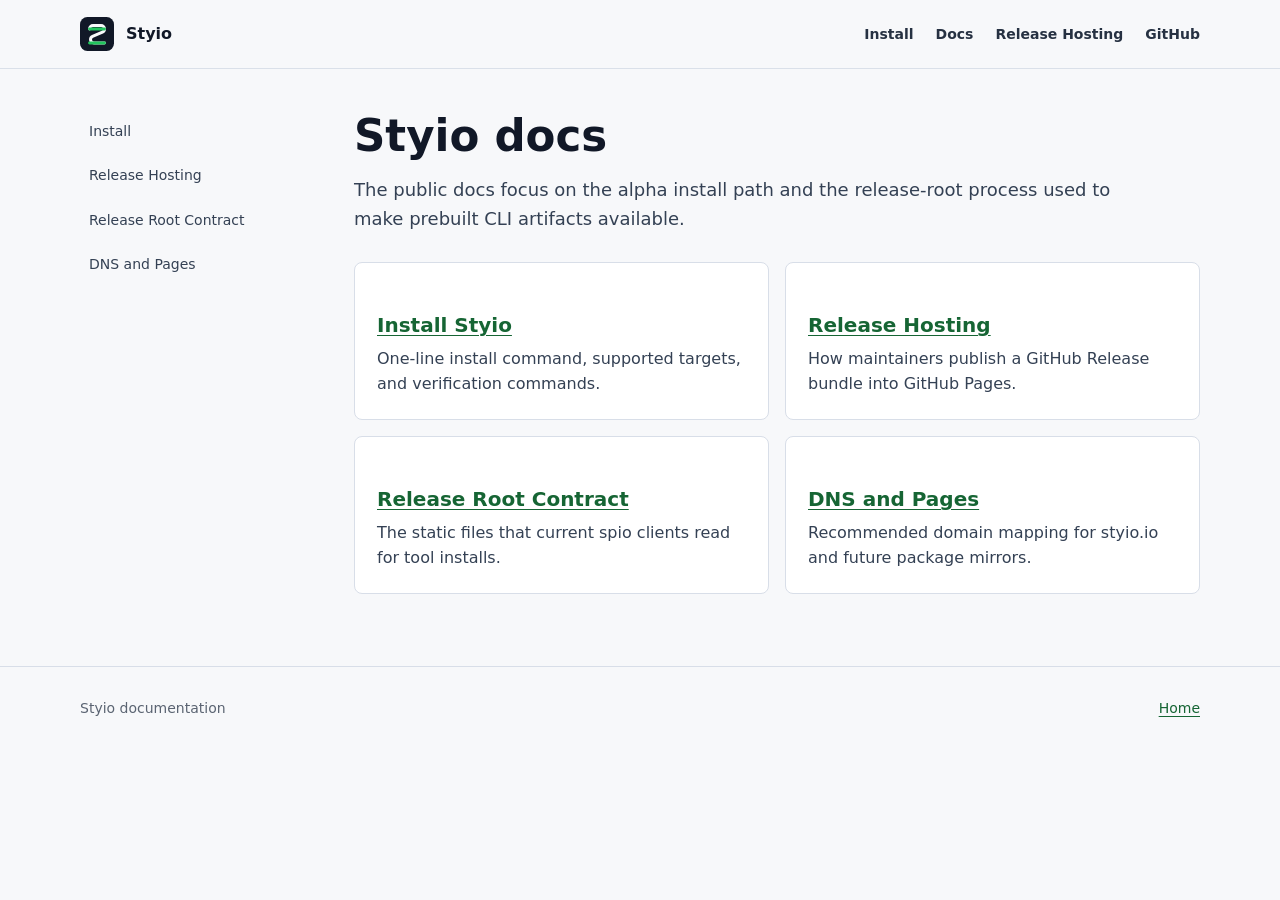
==== docs/index.html @ f3ec26d9 "feat: add Styio release site" ====
<!doctype html>
<html lang="en">
  <head>
    <meta charset="utf-8">
    <meta name="viewport" content="width=device-width, initial-scale=1">
    <title>Docs - Styio</title>
    <meta name="description" content="Styio install, release hosting, and operator documentation.">
    <link rel="icon" href="/assets/styio-mark.svg" type="image/svg+xml">
    <link rel="stylesheet" href="/styles.css">
  </head>
  <body>
    <header class="site-header">
      <div class="header-inner">
        <a class="brand" href="/">
          <img src="/assets/styio-mark.svg" alt="">
          <span>Styio</span>
        </a>
        <nav class="nav" aria-label="Primary navigation">
          <a href="/docs/install.html">Install</a>
          <a href="/docs/">Docs</a>
          <a href="/docs/release-hosting.html">Release Hosting</a>
          <a href="https://github.com/eBioRing/styio.io">GitHub</a>
        </nav>
      </div>
    </header>
    <main class="wrap doc-layout">
      <nav class="side-nav" aria-label="Documentation navigation">
        <a href="/docs/install.html">Install</a>
        <a href="/docs/release-hosting.html">Release Hosting</a>
        <a href="/docs/release-root-contract.html">Release Root Contract</a>
        <a href="/docs/dns-and-pages.html">DNS and Pages</a>
      </nav>
      <article class="doc">
        <h1>Styio docs</h1>
        <p class="doc-lede">
          The public docs focus on the alpha install path and the release-root
          process used to make prebuilt CLI artifacts available.
        </p>
        <div class="grid-2">
          <section class="card">
            <h3><a href="/docs/install.html">Install Styio</a></h3>
            <p>One-line install command, supported targets, and verification commands.</p>
          </section>
          <section class="card">
            <h3><a href="/docs/release-hosting.html">Release Hosting</a></h3>
            <p>How maintainers publish a GitHub Release bundle into GitHub Pages.</p>
          </section>
          <section class="card">
            <h3><a href="/docs/release-root-contract.html">Release Root Contract</a></h3>
            <p>The static files that current spio clients read for tool installs.</p>
          </section>
          <section class="card">
            <h3><a href="/docs/dns-and-pages.html">DNS and Pages</a></h3>
            <p>Recommended domain mapping for styio.io and future package mirrors.</p>
          </section>
        </div>
      </article>
    </main>
    <footer class="site-footer">
      <div class="wrap footer-inner">
        <span>Styio documentation</span>
        <span><a href="/">Home</a></span>
      </div>
    </footer>
  </body>
</html>
---- styles.css ----
:root {
  color-scheme: light;
  --bg: #f7f8fa;
  --surface: #ffffff;
  --ink: #111827;
  --muted: #5b6472;
  --line: #d8dee8;
  --line-strong: #b9c3d3;
  --accent: #166534;
  --accent-strong: #14532d;
  --accent-soft: #dcfce7;
  --code-bg: #101827;
  --code-ink: #e5edf7;
  --radius: 8px;
  --shadow: 0 18px 50px rgba(17, 24, 39, 0.08);
  font-family: Inter, ui-sans-serif, system-ui, -apple-system, BlinkMacSystemFont, "Segoe UI", sans-serif;
}

* {
  box-sizing: border-box;
}

html {
  scroll-behavior: smooth;
}

body {
  margin: 0;
  background: var(--bg);
  color: var(--ink);
  font-size: 16px;
  line-height: 1.6;
}

a {
  color: var(--accent);
  text-decoration-thickness: 1px;
  text-underline-offset: 3px;
}

img {
  max-width: 100%;
}

.site-header {
  position: sticky;
  top: 0;
  z-index: 10;
  border-bottom: 1px solid rgba(216, 222, 232, 0.9);
  background: rgba(247, 248, 250, 0.92);
  backdrop-filter: blur(18px);
}

.header-inner,
.wrap {
  width: min(1120px, calc(100% - 40px));
  margin: 0 auto;
}

.header-inner {
  min-height: 68px;
  display: flex;
  align-items: center;
  justify-content: space-between;
  gap: 24px;
}

.brand {
  display: inline-flex;
  align-items: center;
  gap: 12px;
  color: var(--ink);
  font-weight: 760;
  letter-spacing: 0;
  text-decoration: none;
}

.brand img {
  width: 34px;
  height: 34px;
  display: block;
}

.nav {
  display: flex;
  align-items: center;
  gap: 22px;
  font-size: 14px;
  font-weight: 650;
}

.nav a {
  color: #263142;
  text-decoration: none;
}

.nav a:hover {
  color: var(--accent);
}

.hero {
  padding: 86px 0 64px;
}

.hero-grid {
  display: grid;
  grid-template-columns: minmax(0, 1fr) minmax(360px, 0.78fr);
  gap: 54px;
  align-items: center;
}

.hero h1 {
  max-width: 760px;
  margin: 0;
  font-size: clamp(42px, 6vw, 74px);
  line-height: 0.96;
  letter-spacing: 0;
}

.hero p {
  max-width: 680px;
  margin: 24px 0 0;
  color: var(--muted);
  font-size: 19px;
}

.actions {
  display: flex;
  align-items: center;
  gap: 12px;
  flex-wrap: wrap;
  margin-top: 30px;
}

.button {
  display: inline-flex;
  min-height: 44px;
  align-items: center;
  justify-content: center;
  gap: 8px;
  border: 1px solid var(--line-strong);
  border-radius: var(--radius);
  padding: 10px 16px;
  color: #111827;
  background: var(--surface);
  font-weight: 720;
  font-size: 14px;
  text-decoration: none;
}

.button.primary {
  border-color: var(--accent-strong);
  background: var(--accent-strong);
  color: #ffffff;
}

.button:hover {
  transform: translateY(-1px);
}

.terminal {
  border: 1px solid #1f2937;
  border-radius: 8px;
  background: var(--code-bg);
  box-shadow: var(--shadow);
  overflow: hidden;
}

.terminal-bar {
  display: flex;
  align-items: center;
  gap: 8px;
  min-height: 38px;
  padding: 0 14px;
  border-bottom: 1px solid rgba(255, 255, 255, 0.08);
  color: #aeb8c7;
  font-size: 12px;
}

.dot {
  width: 10px;
  height: 10px;
  border-radius: 50%;
  background: #ef4444;
}

.dot:nth-child(2) {
  background: #f59e0b;
}

.dot:nth-child(3) {
  background: #22c55e;
}

pre {
  margin: 0;
  padding: 22px;
  overflow-x: auto;
  border-radius: var(--radius);
  background: var(--code-bg);
  color: var(--code-ink);
  font-size: 13px;
  line-height: 1.55;
  white-space: pre-wrap;
  word-break: break-word;
}

.terminal pre {
  border-radius: 0;
  background: transparent;
}

code {
  font-family: "SFMono-Regular", Consolas, "Liberation Mono", monospace;
}

.section {
  padding: 64px 0;
  border-top: 1px solid var(--line);
}

.section.tight {
  padding-top: 34px;
}

.section h2,
.doc h1 {
  margin: 0 0 16px;
  font-size: clamp(30px, 3.4vw, 44px);
  line-height: 1.08;
  letter-spacing: 0;
}

.section-lede,
.doc-lede {
  max-width: 760px;
  margin: 0 0 28px;
  color: var(--muted);
  font-size: 18px;
}

.grid-3,
.grid-2 {
  display: grid;
  gap: 16px;
}

.grid-3 {
  grid-template-columns: repeat(3, minmax(0, 1fr));
}

.grid-2 {
  grid-template-columns: repeat(2, minmax(0, 1fr));
}

.card {
  border: 1px solid var(--line);
  border-radius: var(--radius);
  background: var(--surface);
  padding: 22px;
}

.card h3 {
  margin: 0 0 8px;
  font-size: 18px;
  line-height: 1.25;
}

.card p {
  margin: 0;
  color: var(--muted);
}

.status-list {
  display: grid;
  gap: 10px;
  margin: 18px 0 0;
  padding: 0;
  list-style: none;
}

.status-list li {
  display: flex;
  align-items: flex-start;
  gap: 10px;
  color: #344154;
}

.check {
  flex: 0 0 auto;
  width: 26px;
  height: 20px;
  border-radius: 999px;
  background: var(--accent-soft);
  color: var(--accent);
  display: inline-grid;
  place-items: center;
  font-size: 10px;
  font-weight: 800;
}

.pipeline {
  display: grid;
  grid-template-columns: repeat(4, minmax(0, 1fr));
  gap: 12px;
  margin-top: 24px;
}

.step {
  position: relative;
  border: 1px solid var(--line);
  border-radius: var(--radius);
  background: var(--surface);
  padding: 18px;
}

.step small {
  color: var(--accent);
  font-weight: 780;
}

.step strong {
  display: block;
  margin-top: 8px;
}

.step span {
  display: block;
  margin-top: 8px;
  color: var(--muted);
  font-size: 14px;
}

.doc-layout {
  display: grid;
  grid-template-columns: 230px minmax(0, 1fr);
  gap: 44px;
  padding: 44px 0 72px;
}

.side-nav {
  position: sticky;
  top: 94px;
  align-self: start;
  display: grid;
  gap: 8px;
  font-size: 14px;
}

.side-nav a {
  border-radius: 6px;
  padding: 7px 9px;
  color: #344154;
  text-decoration: none;
}

.side-nav a:hover {
  background: #edf1f7;
  color: var(--accent);
}

.doc {
  max-width: 860px;
}

.doc h2 {
  margin: 42px 0 12px;
  font-size: 28px;
  line-height: 1.2;
}

.doc h3 {
  margin: 28px 0 8px;
  font-size: 20px;
}

.doc p,
.doc li {
  color: #344154;
}

.doc table {
  width: 100%;
  border-collapse: collapse;
  margin: 20px 0;
  font-size: 14px;
}

.doc th,
.doc td {
  border: 1px solid var(--line);
  padding: 10px 12px;
  text-align: left;
  vertical-align: top;
}

.doc th {
  background: #edf1f7;
  color: #263142;
}

.notice {
  border-left: 4px solid var(--accent);
  background: #effdf4;
  padding: 14px 16px;
  color: #244232;
}

.site-footer {
  border-top: 1px solid var(--line);
  padding: 30px 0;
  color: var(--muted);
  font-size: 14px;
}

.footer-inner {
  display: flex;
  align-items: center;
  justify-content: space-between;
  gap: 16px;
}

@media (max-width: 860px) {
  .header-inner,
  .wrap {
    width: min(100% - 28px, 1120px);
  }

  .header-inner {
    min-height: auto;
    padding: 14px 0;
    align-items: flex-start;
    flex-direction: column;
  }

  .nav {
    flex-wrap: wrap;
    gap: 12px 18px;
  }

  .hero {
    padding: 54px 0 42px;
  }

  .hero-grid,
  .grid-3,
  .grid-2,
  .pipeline,
  .doc-layout {
    grid-template-columns: 1fr;
  }

  .doc-layout {
    gap: 22px;
  }

  .side-nav {
    position: static;
    display: flex;
    flex-wrap: wrap;
  }

  .footer-inner {
    align-items: flex-start;
    flex-direction: column;
  }
}
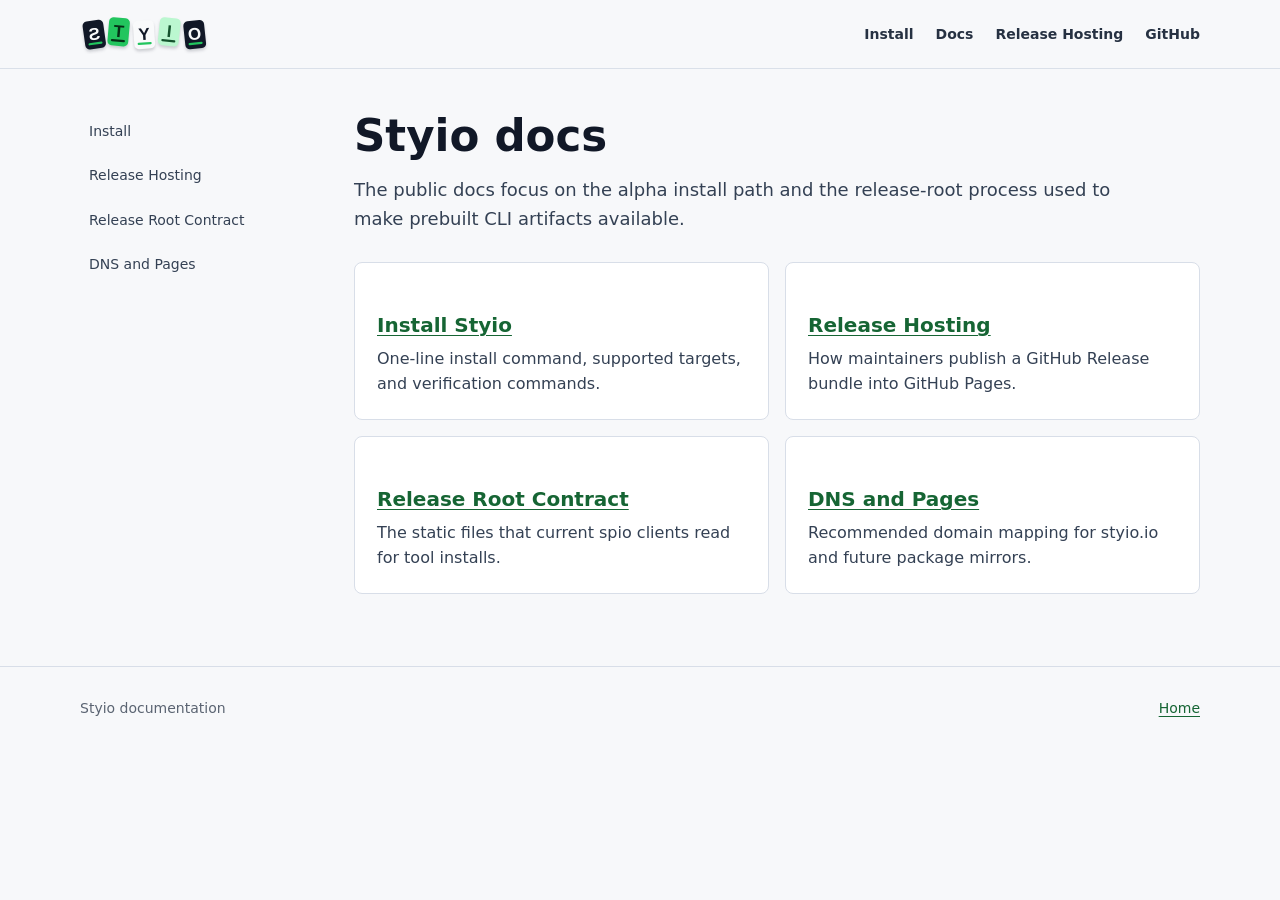
==== commit 5b17c26f: "feat: refresh logo and hero code block" ====
--- a/docs/index.html
+++ b/docs/index.html
@@ -12,8 +12,7 @@
     <header class="site-header">
       <div class="header-inner">
         <a class="brand" href="/">
-          <img src="/assets/styio-mark.svg" alt="">
-          <span>Styio</span>
+          <img src="/assets/styio-logo.svg" alt="Styio">
         </a>
         <nav class="nav" aria-label="Primary navigation">
           <a href="/docs/install.html">Install</a>
@@ -62,5 +61,6 @@
         <span><a href="/">Home</a></span>
       </div>
     </footer>
+    <script src="/assets/copy-code.js" defer></script>
   </body>
 </html>
--- a/styles.css
+++ b/styles.css
@@ -68,7 +68,6 @@
 .brand {
   display: inline-flex;
   align-items: center;
-  gap: 12px;
   color: var(--ink);
   font-weight: 760;
   letter-spacing: 0;
@@ -76,8 +75,8 @@
 }
 
 .brand img {
-  width: 34px;
-  height: 34px;
+  width: 134px;
+  height: auto;
   display: block;
 }
 
@@ -158,43 +157,10 @@
   transform: translateY(-1px);
 }
 
-.terminal {
-  border: 1px solid #1f2937;
-  border-radius: 8px;
-  background: var(--code-bg);
-  box-shadow: var(--shadow);
-  overflow: hidden;
-}
-
-.terminal-bar {
-  display: flex;
-  align-items: center;
-  gap: 8px;
-  min-height: 38px;
-  padding: 0 14px;
-  border-bottom: 1px solid rgba(255, 255, 255, 0.08);
-  color: #aeb8c7;
-  font-size: 12px;
-}
-
-.dot {
-  width: 10px;
-  height: 10px;
-  border-radius: 50%;
-  background: #ef4444;
-}
-
-.dot:nth-child(2) {
-  background: #f59e0b;
-}
-
-.dot:nth-child(3) {
-  background: #22c55e;
-}
-
 pre {
+  position: relative;
   margin: 0;
-  padding: 22px;
+  padding: 22px 68px 22px 22px;
   overflow-x: auto;
   border-radius: var(--radius);
   background: var(--code-bg);
@@ -205,13 +171,65 @@
   word-break: break-word;
 }
 
-.terminal pre {
-  border-radius: 0;
-  background: transparent;
+.hero-code {
+  box-shadow: var(--shadow);
 }
 
 code {
   font-family: "SFMono-Regular", Consolas, "Liberation Mono", monospace;
+}
+
+.visually-hidden {
+  position: absolute;
+  width: 1px;
+  height: 1px;
+  padding: 0;
+  margin: -1px;
+  overflow: hidden;
+  clip: rect(0, 0, 0, 0);
+  white-space: nowrap;
+  border: 0;
+}
+
+.code-copy-button {
+  position: absolute;
+  top: 10px;
+  right: 10px;
+  z-index: 1;
+  display: inline-grid;
+  width: 34px;
+  height: 34px;
+  place-items: center;
+  border: 1px solid rgba(229, 237, 247, 0.22);
+  border-radius: 7px;
+  background: rgba(255, 255, 255, 0.07);
+  color: #e5edf7;
+  cursor: pointer;
+}
+
+.code-copy-button:hover {
+  background: rgba(255, 255, 255, 0.13);
+}
+
+.code-copy-button:focus-visible {
+  outline: 2px solid #86efac;
+  outline-offset: 2px;
+}
+
+.code-copy-button[data-copy-state="copied"] {
+  border-color: rgba(134, 239, 172, 0.7);
+  background: rgba(22, 101, 52, 0.72);
+  color: #ffffff;
+}
+
+.code-copy-button svg {
+  width: 17px;
+  height: 17px;
+  fill: none;
+  stroke: currentColor;
+  stroke-width: 2;
+  stroke-linecap: round;
+  stroke-linejoin: round;
 }
 
 .section {
@@ -465,3 +483,9 @@
     flex-direction: column;
   }
 }
+
+@media (max-width: 520px) {
+  pre.copyable-code {
+    padding: 54px 22px 22px;
+  }
+}
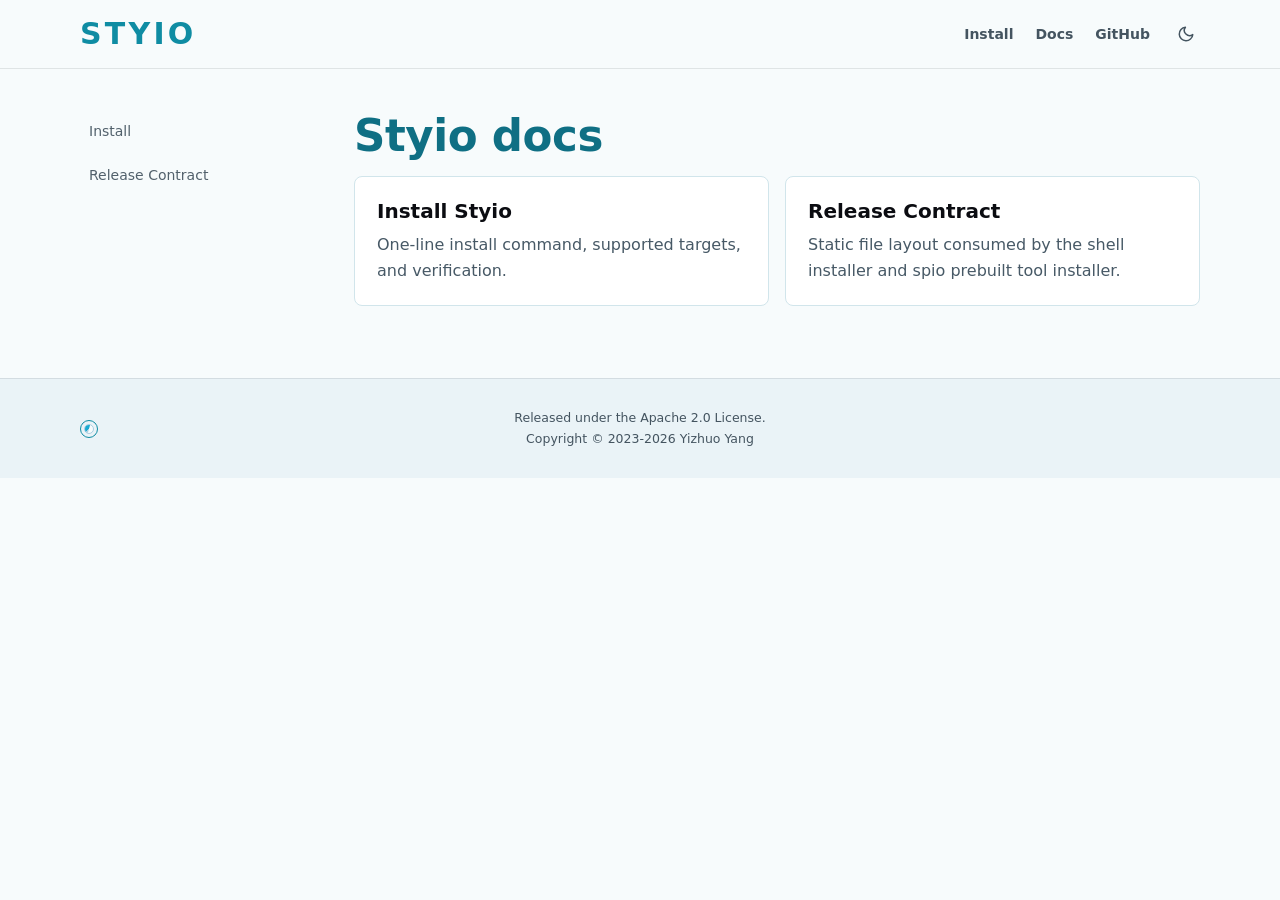
==== commit 4a83bf88: "Polish Styio site theme and footer" ====
--- a/docs/index.html
+++ b/docs/index.html
@@ -7,6 +7,7 @@
     <meta name="description" content="Styio install, release hosting, and operator documentation.">
     <link rel="icon" href="/assets/styio-mark.svg" type="image/svg+xml">
     <link rel="stylesheet" href="/styles.css">
+    <script>(function(){var a=['cool','cool-dark'];var t=localStorage.getItem('styio-theme');if(a.indexOf(t)<0)t=(window.matchMedia&&window.matchMedia('(prefers-color-scheme: light)').matches)?'cool':'cool-dark';document.documentElement.setAttribute('data-theme',t);}());</script>
   </head>
   <body>
     <header class="site-header">
@@ -17,50 +18,36 @@
         <nav class="nav" aria-label="Primary navigation">
           <a href="/docs/install.html">Install</a>
           <a href="/docs/">Docs</a>
-          <a href="/docs/release-hosting.html">Release Hosting</a>
           <a href="https://github.com/eBioRing/styio.io">GitHub</a>
+          <button class="theme-toggle" id="theme-toggle" type="button" aria-label="Toggle color scheme">
+            <svg class="icon-sun" viewBox="0 0 24 24" aria-hidden="true" focusable="false"><circle cx="12" cy="12" r="4"></circle><line x1="12" y1="2" x2="12" y2="4"></line><line x1="12" y1="20" x2="12" y2="22"></line><line x1="4.22" y1="4.22" x2="5.64" y2="5.64"></line><line x1="18.36" y1="18.36" x2="19.78" y2="19.78"></line><line x1="2" y1="12" x2="4" y2="12"></line><line x1="20" y1="12" x2="22" y2="12"></line><line x1="4.22" y1="19.78" x2="5.64" y2="18.36"></line><line x1="18.36" y1="5.64" x2="19.78" y2="4.22"></line></svg>
+            <svg class="icon-moon" viewBox="0 0 24 24" aria-hidden="true" focusable="false"><path d="M21 12.79A9 9 0 1 1 11.21 3 7 7 0 0 0 21 12.79z"></path></svg>
+          </button>
         </nav>
       </div>
     </header>
     <main class="wrap doc-layout">
       <nav class="side-nav" aria-label="Documentation navigation">
         <a href="/docs/install.html">Install</a>
-        <a href="/docs/release-hosting.html">Release Hosting</a>
-        <a href="/docs/release-root-contract.html">Release Root Contract</a>
-        <a href="/docs/dns-and-pages.html">DNS and Pages</a>
+        <a href="/docs/release-root-contract.html">Release Contract</a>
       </nav>
       <article class="doc">
         <h1>Styio docs</h1>
-        <p class="doc-lede">
-          The public docs focus on the alpha install path and the release-root
-          process used to make prebuilt CLI artifacts available.
-        </p>
         <div class="grid-2">
-          <section class="card">
-            <h3><a href="/docs/install.html">Install Styio</a></h3>
-            <p>One-line install command, supported targets, and verification commands.</p>
-          </section>
-          <section class="card">
-            <h3><a href="/docs/release-hosting.html">Release Hosting</a></h3>
-            <p>How maintainers publish a GitHub Release bundle into GitHub Pages.</p>
-          </section>
-          <section class="card">
-            <h3><a href="/docs/release-root-contract.html">Release Root Contract</a></h3>
-            <p>The static files that current spio clients read for tool installs.</p>
-          </section>
-          <section class="card">
-            <h3><a href="/docs/dns-and-pages.html">DNS and Pages</a></h3>
-            <p>Recommended domain mapping for styio.io and future package mirrors.</p>
-          </section>
+          <a class="card" href="/docs/install.html">
+            <h3>Install Styio</h3>
+            <p>One-line install command, supported targets, and verification.</p>
+          </a>
+          <a class="card" href="/docs/release-root-contract.html">
+            <h3>Release Contract</h3>
+            <p>Static file layout consumed by the shell installer and spio prebuilt tool installer.</p>
+          </a>
         </div>
       </article>
     </main>
-    <footer class="site-footer">
-      <div class="wrap footer-inner">
-        <span>Styio documentation</span>
-        <span><a href="/">Home</a></span>
-      </div>
-    </footer>
+    <footer class="site-footer" data-site-footer></footer>
     <script src="/assets/copy-code.js" defer></script>
+    <script src="/assets/site-footer.js" defer></script>
+    <script src="/assets/theme-toggle.js" defer></script>
   </body>
 </html>
--- a/styles.css
+++ b/styles.css
@@ -1,19 +1,124 @@
 :root {
+  --radius: 8px;
+  --section-py: 80px;
+  --syntax-command: var(--accent);
+  --syntax-keyword: var(--accent-strong);
+  --syntax-option: var(--accent);
+  --syntax-string: #15803D;
+  --syntax-variable: #B45309;
+  --syntax-url: var(--accent);
+  --syntax-comment: var(--muted);
+  --syntax-operator: var(--accent);
+  --syntax-number: var(--accent-strong);
+  --syntax-path: var(--accent);
+  --syntax-type: var(--syntax-keyword);
+  --syntax-literal: var(--syntax-number);
+  --syntax-resource: var(--syntax-command);
+  --syntax-selector: var(--syntax-option);
+  --font-body: Inter, "SF Pro Text", "Segoe UI Variable Text", "Segoe UI", ui-sans-serif, system-ui, -apple-system, BlinkMacSystemFont, sans-serif;
+  --font-display: "SF Pro Display", "Inter Display", "Aptos Display", "Segoe UI Variable Display", Inter, ui-sans-serif, system-ui, -apple-system, BlinkMacSystemFont, sans-serif;
+  --font-promo: "Avenir Next", Inter, "SF Pro Text", "Segoe UI Variable Text", ui-sans-serif, system-ui, -apple-system, BlinkMacSystemFont, sans-serif;
+  --font-status: "SFMono-Regular", "Cascadia Code", "Roboto Mono", "Liberation Mono", Consolas, monospace;
+  --font-code: "SFMono-Regular", "Cascadia Code", "Roboto Mono", "Liberation Mono", Consolas, monospace;
+  font-family: var(--font-body);
+}
+
+[data-theme="cool"] {
   color-scheme: light;
-  --bg: #f7f8fa;
-  --surface: #ffffff;
-  --ink: #111827;
-  --muted: #5b6472;
-  --line: #d8dee8;
-  --line-strong: #b9c3d3;
-  --accent: #166534;
-  --accent-strong: #14532d;
-  --accent-soft: #dcfce7;
-  --code-bg: #101827;
-  --code-ink: #e5edf7;
-  --radius: 8px;
-  --shadow: 0 18px 50px rgba(17, 24, 39, 0.08);
-  font-family: Inter, ui-sans-serif, system-ui, -apple-system, BlinkMacSystemFont, "Segoe UI", sans-serif;
+  --bg: #F7FBFC;
+  --bg-raised: #EAF3F7;
+  --bg-deep: #EDF7FA;
+  --surface: #FFFFFF;
+  --ink: #0B0C11;
+  --muted: #445460;
+  --title: #0B0C11;
+  --doc-title: #0F6F84;
+  --doc-heading: var(--title);
+  --doc-subheading: var(--title);
+  --doc-lede: var(--muted);
+  --doc-body: #475966;
+  --doc-nav: #52616C;
+  --doc-table-head: #E7F2F6;
+  --doc-inline-code-bg: #EAF1F4;
+  --doc-inline-code-ink: #0F6F84;
+  --line: #D1E5EB;
+  --line-strong: #A6CFE2;
+  --accent: #0F8CA3;
+  --accent-strong: #9A6B00;
+  --accent-soft: #E2FBF6;
+  --electric-cyan: #19AAD1;
+  --electric-cyan-soft: #DDFBF7;
+  --ice-blue: #A6CFE2;
+  --ice-blue-bright: #D9FCFF;
+  --ice-blue-button: #D9FCFF;
+  --ice-blue-button-hover: #ECFFFF;
+  --neon-yellow: #9A6B00;
+  --neon-yellow-soft: #FFF0A3;
+  --code-bg: #EAF1F4;
+  --code-ink: #0B0C11;
+  --header-bg: rgba(247, 251, 252, 0.96);
+  --header-border: rgba(14, 24, 30, 0.1);
+  --shadow: 0 24px 64px rgba(7, 17, 22, 0.08);
+  --swatch-mode-bg: #F7FBFC;
+  --syntax-command: #0F8CA3;
+  --syntax-keyword: #8A6500;
+  --syntax-option: #137B90;
+  --syntax-string: #0B7A53;
+  --syntax-variable: #9A6B00;
+  --syntax-url: #0F8CA3;
+  --syntax-comment: #6C7784;
+  --syntax-operator: #0F8CA3;
+  --syntax-number: #9A6B00;
+  --syntax-path: #137B90;
+}
+
+[data-theme="cool-dark"] {
+  color-scheme: dark;
+  --bg: #09090B;
+  --bg-raised: #0D1114;
+  --bg-deep: #050507;
+  --surface: #10161A;
+  --ink: #FFFFFF;
+  --muted: #FFFFFF;
+  --title: #FFD45A;
+  --doc-title: #F7FBFC;
+  --doc-heading: #EEEEEE;
+  --doc-subheading: #DEDEDE;
+  --doc-lede: #CECECE;
+  --doc-body: #BAC7CD;
+  --doc-nav: #9E9E9E;
+  --doc-table-head: #15181A;
+  --doc-inline-code-bg: #181A1D;
+  --doc-inline-code-ink: #EDEDED;
+  --line: #243137;
+  --line-strong: #314650;
+  --accent: #7DCFFF;
+  --accent-strong: #FFD45A;
+  --accent-soft: #10252A;
+  --electric-cyan: #7DCFFF;
+  --electric-cyan-soft: #B4F9F8;
+  --ice-blue: #A6CFE2;
+  --ice-blue-bright: #D9FCFF;
+  --ice-blue-button: #D9FCFF;
+  --ice-blue-button-hover: #ECFFFF;
+  --neon-yellow: #FFD45A;
+  --neon-yellow-soft: #FFF0A3;
+  --code-bg: #0B0F12;
+  --code-ink: #FFFFFF;
+  --header-bg: rgba(9, 9, 11, 0.96);
+  --header-border: rgba(255, 255, 255, 0.08);
+  --shadow: 0 24px 64px rgba(0, 0, 0, 0.72);
+  --swatch-mode-bg: #09090B;
+  --syntax-command: #7DCFFF;
+  --syntax-keyword: #FFD45A;
+  --syntax-option: #B4F9F8;
+  --syntax-string: #B4F9F8;
+  --syntax-variable: #FFD45A;
+  --syntax-url: #7DCFFF;
+  --syntax-comment: #8FA3AC;
+  --syntax-operator: #FFD45A;
+  --syntax-number: #FFD45A;
+  --syntax-path: #A6CFE2;
 }
 
 * {
@@ -28,6 +133,7 @@
   margin: 0;
   background: var(--bg);
   color: var(--ink);
+  font-family: var(--font-body);
   font-size: 16px;
   line-height: 1.6;
 }
@@ -46,9 +152,9 @@
   position: sticky;
   top: 0;
   z-index: 10;
-  border-bottom: 1px solid rgba(216, 222, 232, 0.9);
-  background: rgba(247, 248, 250, 0.92);
-  backdrop-filter: blur(18px);
+  border-bottom: 1px solid var(--header-border);
+  background: var(--header-bg);
+  backdrop-filter: blur(24px) saturate(180%);
 }
 
 .header-inner,
@@ -68,29 +174,38 @@
 .brand {
   display: inline-flex;
   align-items: center;
-  color: var(--ink);
+  color: var(--accent);
+  font-family: var(--font-display);
   font-weight: 760;
   letter-spacing: 0;
   text-decoration: none;
 }
 
+.brand::before {
+  content: "STYIO";
+  font-size: 30px;
+  font-weight: 820;
+  letter-spacing: 3.2px;
+  line-height: 1;
+}
+
 .brand img {
-  width: 134px;
-  height: auto;
-  display: block;
+  display: none;
 }
 
 .nav {
   display: flex;
   align-items: center;
   gap: 22px;
+  font-family: var(--font-display);
   font-size: 14px;
   font-weight: 650;
 }
 
 .nav a {
-  color: #263142;
+  color: var(--muted);
   text-decoration: none;
+  transition: color 0.15s;
 }
 
 .nav a:hover {
@@ -98,7 +213,8 @@
 }
 
 .hero {
-  padding: 86px 0 64px;
+  padding: 100px 0 90px;
+  background: var(--bg);
 }
 
 .hero-grid {
@@ -108,25 +224,63 @@
   align-items: center;
 }
 
+.hero-eyebrow {
+  display: inline-block;
+  margin: 0;
+  padding: 4px 12px;
+  border: 1px solid var(--line-strong);
+  border-radius: 999px;
+  font-family: var(--font-status);
+  font-size: 12px;
+  font-weight: 650;
+  color: var(--accent);
+  letter-spacing: 0.04em;
+  text-transform: uppercase;
+}
+
+.actions .hero-eyebrow {
+  display: inline-flex;
+  min-height: 44px;
+  align-items: center;
+  margin-left: 18px;
+  padding: 0 0 0 20px;
+  border: 0;
+  border-left: 1px solid color-mix(in srgb, var(--line-strong) 68%, transparent);
+  border-radius: 0;
+  color: var(--muted);
+  font-size: 10.5px;
+  letter-spacing: 0.07em;
+  white-space: nowrap;
+}
+
 .hero h1 {
   max-width: 760px;
   margin: 0;
-  font-size: clamp(42px, 6vw, 74px);
-  line-height: 0.96;
-  letter-spacing: 0;
+  font-family: var(--font-display);
+  font-weight: 780;
+  font-size: clamp(44px, 6.2vw, 80px);
+  line-height: 1.02;
+  letter-spacing: -0.025em;
+  color: var(--title);
+  background: none;
+  -webkit-text-fill-color: currentColor;
+  text-shadow: none;
 }
 
 .hero p {
   max-width: 680px;
   margin: 24px 0 0;
   color: var(--muted);
+  font-family: var(--font-promo);
   font-size: 19px;
+  font-weight: 450;
+  letter-spacing: -0.01em;
 }
 
 .actions {
   display: flex;
   align-items: center;
-  gap: 12px;
+  gap: 10px;
   flex-wrap: wrap;
   margin-top: 30px;
 }
@@ -140,20 +294,34 @@
   border: 1px solid var(--line-strong);
   border-radius: var(--radius);
   padding: 10px 16px;
-  color: #111827;
+  color: var(--ink);
   background: var(--surface);
-  font-weight: 720;
+  font-family: var(--font-display);
+  font-weight: 700;
   font-size: 14px;
   text-decoration: none;
+  transition: transform 0.15s, border-color 0.15s, color 0.15s, box-shadow 0.15s, background 0.15s;
 }
 
 .button.primary {
-  border-color: var(--accent-strong);
-  background: var(--accent-strong);
-  color: #ffffff;
+  border-color: color-mix(in srgb, var(--ice-blue-button) 66%, var(--line));
+  background: var(--ice-blue-button);
+  color: #000000;
+  box-shadow: none;
+}
+
+.button.primary:hover {
+  background: var(--ice-blue-button-hover);
+  border-color: color-mix(in srgb, var(--ice-blue-button-hover) 72%, var(--line));
+  box-shadow: none;
+  color: #000000;
+  text-shadow: none;
+  transform: translateY(-1px);
 }
 
 .button:hover {
+  border-color: var(--accent);
+  color: var(--accent);
   transform: translateY(-1px);
 }
 
@@ -162,22 +330,67 @@
   margin: 0;
   padding: 22px 68px 22px 22px;
   overflow-x: auto;
+  border: 1px solid var(--line);
   border-radius: var(--radius);
   background: var(--code-bg);
   color: var(--code-ink);
   font-size: 13px;
-  line-height: 1.55;
+  line-height: 1.6;
   white-space: pre-wrap;
   word-break: break-word;
 }
 
 .hero-code {
-  box-shadow: var(--shadow);
+  border-color: color-mix(in srgb, var(--ice-blue) 28%, var(--line));
+  background:
+    linear-gradient(var(--code-bg), var(--code-bg)) padding-box,
+    linear-gradient(135deg, color-mix(in srgb, var(--electric-cyan) 16%, transparent), color-mix(in srgb, var(--ice-blue) 42%, transparent), color-mix(in srgb, var(--neon-yellow) 12%, transparent)) border-box;
+  box-shadow: inset 0 1px 0 color-mix(in srgb, #FFFFFF 8%, transparent), 0 0 0 1px color-mix(in srgb, var(--ice-blue) 7%, transparent), 0 16px 44px rgba(0, 0, 0, 0.14);
 }
 
 code {
-  font-family: "SFMono-Regular", Consolas, "Liberation Mono", monospace;
-}
+  font-family: var(--font-code);
+}
+
+code:not(pre code) {
+  background: var(--line);
+  color: var(--accent);
+  padding: 1px 5px;
+  border-radius: 4px;
+  font-size: 0.88em;
+}
+
+pre code .tok-command,
+pre code .tok-keyword,
+pre code .tok-option,
+pre code .tok-string,
+pre code .tok-variable,
+pre code .tok-url,
+pre code .tok-comment,
+pre code .tok-operator,
+pre code .tok-number,
+pre code .tok-path,
+pre code .tok-type,
+pre code .tok-literal,
+pre code .tok-resource,
+pre code .tok-selector {
+  font-weight: 650;
+}
+
+pre code .tok-command { color: var(--syntax-command); }
+pre code .tok-keyword { color: var(--syntax-keyword); }
+pre code .tok-option { color: var(--syntax-option); }
+pre code .tok-string { color: var(--syntax-string); }
+pre code .tok-variable { color: var(--syntax-variable); }
+pre code .tok-url { color: var(--syntax-url); text-decoration: underline; text-decoration-thickness: 1px; text-underline-offset: 3px; }
+pre code .tok-comment { color: var(--syntax-comment); font-style: italic; font-weight: 500; }
+pre code .tok-operator { color: var(--syntax-operator); }
+pre code .tok-number { color: var(--syntax-number); }
+pre code .tok-path { color: var(--syntax-path); }
+pre code .tok-type { color: var(--syntax-type); }
+pre code .tok-literal { color: var(--syntax-literal); }
+pre code .tok-resource { color: var(--syntax-resource); }
+pre code .tok-selector { color: var(--syntax-selector); }
 
 .visually-hidden {
   position: absolute;
@@ -212,14 +425,14 @@
 }
 
 .code-copy-button:focus-visible {
-  outline: 2px solid #86efac;
+  outline: 2px solid var(--accent);
   outline-offset: 2px;
 }
 
 .code-copy-button[data-copy-state="copied"] {
-  border-color: rgba(134, 239, 172, 0.7);
-  background: rgba(22, 101, 52, 0.72);
-  color: #ffffff;
+  border-color: var(--accent);
+  background: var(--accent);
+  color: var(--bg);
 }
 
 .code-copy-button svg {
@@ -241,12 +454,193 @@
   padding-top: 34px;
 }
 
+/* Install / platform section */
+.install-section {
+  padding: 52px 0 58px;
+  background: var(--bg-deep);
+}
+
+.pillars-section {
+  position: relative;
+  padding: var(--section-py) 0;
+  background: var(--bg-raised);
+}
+
+.pillars {
+  display: grid;
+  grid-template-columns: repeat(3, minmax(0, 1fr));
+  gap: 0;
+}
+
+.pillar {
+  display: flex;
+  flex-direction: column;
+  padding: 0 32px 0 0;
+}
+
+.pillar + .pillar {
+  padding-left: 32px;
+  border-left: 1px solid color-mix(in srgb, var(--ice-blue) 34%, transparent);
+}
+
+.pillar-heading {
+  display: flex;
+  min-height: 28px;
+  align-items: center;
+  gap: 12px;
+}
+
+.pillar-copy {
+  display: flex;
+  min-height: 0;
+  flex-direction: column;
+  align-items: flex-start;
+}
+
+.pillar-glyph {
+  flex: 0 0 42px;
+  color: var(--accent);
+  margin: 0;
+}
+
+.operator-mark {
+  --op-thickness: 2.5px;
+  --op-center-y: 12px;
+  --op-row-upper-y: 7px;
+  --op-row-lower-y: 17px;
+  --op-chevron-width: 11.4px;
+  --op-chevron-angle: 34deg;
+  display: inline-flex;
+  width: 42px;
+  height: 24px;
+  align-items: center;
+  justify-content: flex-start;
+  color: var(--accent);
+  filter: drop-shadow(0 0 10px color-mix(in srgb, var(--accent) 24%, transparent));
+}
+
+.operator-pipe {
+  gap: 2px;
+}
+
+.operator-yield {
+  gap: 5px;
+}
+
+.operator-chevron {
+  position: relative;
+  display: block;
+  width: 12px;
+  height: 24px;
+  flex: 0 0 auto;
+}
+
+.operator-chevron::before,
+.operator-chevron::after {
+  content: "";
+  position: absolute;
+  right: 0;
+  top: calc(var(--op-center-y) - var(--op-thickness) / 2);
+  width: var(--op-chevron-width);
+  height: var(--op-thickness);
+  border-radius: 999px;
+  background: currentColor;
+  transform-origin: right center;
+}
+
+.operator-chevron::before {
+  transform: rotate(var(--op-chevron-angle));
+}
+
+.operator-chevron::after {
+  transform: rotate(calc(-1 * var(--op-chevron-angle)));
+}
+
+.operator-stem {
+  display: block;
+  width: var(--op-thickness);
+  height: 18px;
+  border-radius: 999px;
+  background: currentColor;
+}
+
+.operator-bind {
+  position: relative;
+  display: block;
+  width: 31px;
+  height: 24px;
+}
+
+.operator-dot,
+.operator-bar {
+  position: absolute;
+  display: block;
+  background: currentColor;
+}
+
+.operator-dot {
+  width: 3.5px;
+  height: 3.5px;
+  border-radius: 999px;
+}
+
+.operator-bar {
+  width: 18px;
+  height: var(--op-thickness);
+  border-radius: 999px;
+}
+
+.operator-bind .operator-dot:nth-child(1) {
+  left: 0;
+  top: calc(var(--op-row-upper-y) - 1.75px);
+}
+
+.operator-bind .operator-bar:nth-child(2) {
+  left: 8px;
+  top: calc(var(--op-row-upper-y) - var(--op-thickness) / 2);
+}
+
+.operator-bind .operator-dot:nth-child(3) {
+  left: 0;
+  top: calc(var(--op-row-lower-y) - 1.75px);
+}
+
+.operator-bind .operator-bar:nth-child(4) {
+  left: 8px;
+  top: calc(var(--op-row-lower-y) - var(--op-thickness) / 2);
+}
+
+.pillar h3 {
+  margin: 0;
+  font-family: var(--font-display);
+  font-size: 18px;
+  line-height: 1.25;
+  font-weight: 720;
+  letter-spacing: -0.01em;
+  color: var(--title);
+}
+
+.pillar p {
+  margin: 12px 0 0 54px;
+  font-family: var(--font-body);
+  font-size: 15px;
+  line-height: 1.65;
+  color: var(--muted);
+}
+
 .section h2,
 .doc h1 {
   margin: 0 0 16px;
+  font-family: var(--font-display);
+  font-weight: 760;
   font-size: clamp(30px, 3.4vw, 44px);
   line-height: 1.08;
-  letter-spacing: 0;
+  letter-spacing: -0.01em;
+  color: var(--title);
+}
+
+.doc h1 {
+  color: var(--doc-title);
 }
 
 .section-lede,
@@ -254,7 +648,14 @@
   max-width: 760px;
   margin: 0 0 28px;
   color: var(--muted);
+  font-family: var(--font-promo);
   font-size: 18px;
+  font-weight: 450;
+  letter-spacing: -0.005em;
+}
+
+.doc-lede {
+  color: var(--doc-lede);
 }
 
 .grid-3,
@@ -272,20 +673,38 @@
 }
 
 .card {
+  display: block;
   border: 1px solid var(--line);
   border-radius: var(--radius);
   background: var(--surface);
   padding: 22px;
+  transition: border-color 0.2s, box-shadow 0.2s;
+  text-decoration: none;
+  color: inherit;
+}
+
+.card:hover {
+  border-color: color-mix(in srgb, var(--electric-cyan) 42%, var(--line));
+  box-shadow: none;
 }
 
 .card h3 {
-  margin: 0 0 8px;
+  margin: 0 0 8px !important;
+  font-family: var(--font-display);
+  font-weight: 720;
   font-size: 18px;
   line-height: 1.25;
+  color: var(--ink);
+  transition: color 0.18s;
+}
+
+.card:hover h3 {
+  color: var(--accent);
 }
 
 .card p {
   margin: 0;
+  font-family: var(--font-body);
   color: var(--muted);
 }
 
@@ -301,7 +720,8 @@
   display: flex;
   align-items: flex-start;
   gap: 10px;
-  color: #344154;
+  font-family: var(--font-body);
+  color: var(--muted);
 }
 
 .check {
@@ -333,13 +753,21 @@
 }
 
 .step small {
-  color: var(--accent);
-  font-weight: 780;
+  display: inline-block;
+  color: var(--accent);
+  font-family: var(--font-status);
+  font-weight: 700;
+  font-size: 11px;
+  text-transform: uppercase;
+  letter-spacing: 0.06em;
 }
 
 .step strong {
   display: block;
   margin-top: 8px;
+  color: var(--title);
+  font-family: var(--font-display);
+  font-size: 15px;
 }
 
 .step span {
@@ -362,18 +790,20 @@
   align-self: start;
   display: grid;
   gap: 8px;
+  font-family: var(--font-display);
   font-size: 14px;
 }
 
 .side-nav a {
   border-radius: 6px;
   padding: 7px 9px;
-  color: #344154;
+  color: var(--doc-nav);
   text-decoration: none;
+  transition: background 0.15s, color 0.15s;
 }
 
 .side-nav a:hover {
-  background: #edf1f7;
+  background: var(--line);
   color: var(--accent);
 }
 
@@ -383,24 +813,33 @@
 
 .doc h2 {
   margin: 42px 0 12px;
+  font-family: var(--font-display);
+  font-weight: 750;
   font-size: 28px;
   line-height: 1.2;
+  color: var(--doc-heading);
+  letter-spacing: -0.01em;
 }
 
 .doc h3 {
   margin: 28px 0 8px;
+  font-family: var(--font-display);
+  font-weight: 720;
   font-size: 20px;
+  color: var(--doc-subheading);
 }
 
 .doc p,
 .doc li {
-  color: #344154;
+  font-family: var(--font-body);
+  color: var(--doc-body);
 }
 
 .doc table {
   width: 100%;
   border-collapse: collapse;
   margin: 20px 0;
+  font-family: var(--font-body);
   font-size: 14px;
 }
 
@@ -412,30 +851,185 @@
   vertical-align: top;
 }
 
+.doc td {
+  color: var(--doc-body);
+}
+
 .doc th {
-  background: #edf1f7;
-  color: #263142;
+  background: var(--doc-table-head);
+  color: var(--doc-heading);
+  font-family: var(--font-display);
+  font-weight: 720;
+}
+
+.doc code:not(pre code) {
+  background: var(--doc-inline-code-bg);
+  color: var(--doc-inline-code-ink);
 }
 
 .notice {
   border-left: 4px solid var(--accent);
-  background: #effdf4;
+  background: var(--accent-soft);
   padding: 14px 16px;
-  color: #244232;
+  color: var(--doc-body);
+  border-radius: 0 var(--radius) var(--radius) 0;
 }
 
 .site-footer {
-  border-top: 1px solid var(--line);
+  border-top: 1px solid var(--header-border);
+  background: var(--bg-raised);
   padding: 30px 0;
   color: var(--muted);
+  font-family: var(--font-body);
   font-size: 14px;
 }
 
 .footer-inner {
+  display: grid;
+  grid-template-columns: 1fr auto 1fr;
+  align-items: center;
+  gap: 16px;
+}
+
+.footer-legal {
+  display: grid;
+  gap: 3px;
+  justify-items: center;
+  text-align: center;
+  color: var(--muted);
+  font-size: 12.5px;
+  line-height: 1.45;
+}
+
+.footer-spacer {
+  min-width: 18px;
+}
+
+.theme-family-switcher {
+  display: inline-flex;
+  align-items: center;
+  gap: 7px;
+  justify-self: start;
+}
+
+.theme-swatch {
+  display: inline-grid;
+  width: 18px;
+  height: 18px;
+  place-items: center;
+  border: 1px solid transparent;
+  border-radius: 999px;
+  background: transparent;
+  cursor: pointer;
+  padding: 0;
+}
+
+.theme-swatch:hover,
+.theme-swatch[aria-pressed="true"] {
+  border-color: var(--accent);
+}
+
+.theme-swatch:focus-visible {
+  outline: 2px solid var(--accent);
+  outline-offset: 3px;
+}
+
+.theme-swatch-dot {
+  display: block;
+  width: 10px;
+  height: 10px;
+  position: relative;
+  overflow: hidden;
+  border: 1px solid var(--line-strong);
+  border-radius: 999px;
+  background: var(--swatch-mode-bg);
+}
+
+.theme-swatch-dot::before {
+  content: "";
+  position: absolute;
+  inset: -1px;
+  background: var(--swatch-accent);
+  clip-path: polygon(0 0, 64% 0, 36% 100%, 0 100%);
+}
+
+.swatch-cool {
+  --swatch-accent: linear-gradient(135deg, var(--electric-cyan) 0 48%, var(--ice-blue) 48% 70%, var(--neon-yellow) 70% 100%);
+}
+
+.platform-strip {
   display: flex;
   align-items: center;
-  justify-content: space-between;
-  gap: 16px;
+  gap: 20px;
+  flex-wrap: wrap;
+}
+
+/* Version / distro pill tags in tables */
+.tag {
+  display: inline-block;
+  margin: 3px 4px 3px 0;
+  padding: 2px 9px;
+  border: 1px solid var(--line-strong);
+  border-radius: 999px;
+  font-family: var(--font-status);
+  font-size: 12px;
+  font-weight: 500;
+  color: var(--muted);
+  white-space: nowrap;
+  line-height: 1.6;
+  vertical-align: middle;
+}
+
+/* Styio syntax highlighting in hero */
+.sy-op    { color: var(--electric-cyan); font-weight: 700; }  /* operators: >_ >> |> => := @ */
+.sy-str   { color: var(--electric-cyan-soft); }                /* strings: "..." 'id' $"..." */
+.sy-comment { color: color-mix(in srgb, var(--ice-blue) 58%, var(--muted)); font-style: italic; } /* // comments */
+
+/* Install strip below platform tags */
+.install-strip {
+  margin-top: 24px;
+}
+
+.install-code {
+  margin: 0;
+  padding: 14px 20px;
+  overflow-x: auto;
+  border: 1px solid var(--line);
+  border-radius: var(--radius);
+  background: var(--code-bg);
+  color: var(--code-ink);
+  font-size: 12.5px;
+  line-height: 1.7;
+}
+
+.platform-eyebrow {
+  font-family: var(--font-status);
+  font-size: 11px;
+  font-weight: 700;
+  text-transform: uppercase;
+  letter-spacing: 0.07em;
+  color: var(--muted);
+  white-space: nowrap;
+  opacity: 0.75;
+}
+
+.platform-tags {
+  display: flex;
+  gap: 8px;
+  flex-wrap: wrap;
+}
+
+.platform-tag {
+  display: inline-flex;
+  align-items: center;
+  padding: 4px 14px;
+  border: 1px solid var(--line-strong);
+  border-radius: 999px;
+  font-family: var(--font-status);
+  font-size: 12.5px;
+  font-weight: 500;
+  color: var(--muted);
+  letter-spacing: 0;
 }
 
 @media (max-width: 860px) {
@@ -447,8 +1041,12 @@
   .header-inner {
     min-height: auto;
     padding: 14px 0;
-    align-items: flex-start;
+    align-items: flex-end;
     flex-direction: column;
+  }
+
+  .brand {
+    align-self: flex-start;
   }
 
   .nav {
@@ -457,15 +1055,30 @@
   }
 
   .hero {
-    padding: 54px 0 42px;
+    padding: 48px 0;
+  }
+
+  .pillars-section {
+    padding: 44px 0;
   }
 
   .hero-grid,
   .grid-3,
   .grid-2,
+  .pillars,
   .pipeline,
   .doc-layout {
     grid-template-columns: 1fr;
+  }
+
+  .pillar {
+    padding: 24px 0;
+  }
+
+  .pillar + .pillar {
+    padding-left: 0;
+    border-left: none;
+    border-top: 1px solid color-mix(in srgb, var(--ice-blue) 34%, transparent);
   }
 
   .doc-layout {
@@ -479,8 +1092,17 @@
   }
 
   .footer-inner {
-    align-items: flex-start;
-    flex-direction: column;
+    grid-template-columns: auto 1fr;
+    align-items: center;
+  }
+
+  .footer-legal {
+    justify-items: start;
+    text-align: left;
+  }
+
+  .footer-spacer {
+    display: none;
   }
 }
 
@@ -488,4 +1110,149 @@
   pre.copyable-code {
     padding: 54px 22px 22px;
   }
-}
+
+  .actions .hero-eyebrow {
+    min-height: auto;
+    margin-left: 0;
+    padding-left: 0;
+    border-left: 0;
+    flex-basis: 100%;
+  }
+}
+
+/* Theme toggle button */
+.theme-toggle {
+  display: inline-flex;
+  align-items: center;
+  justify-content: center;
+  width: 28px;
+  height: 28px;
+  border: none;
+  background: transparent;
+  color: var(--muted);
+  cursor: pointer;
+  padding: 0;
+  transition: color 0.15s;
+  flex-shrink: 0;
+}
+
+.theme-toggle:hover {
+  color: var(--accent);
+}
+
+.theme-toggle svg {
+  width: 18px;
+  height: 18px;
+  fill: none;
+  stroke: currentColor;
+  stroke-width: 2;
+  stroke-linecap: round;
+  stroke-linejoin: round;
+  display: block;
+}
+
+/* dark mode: sun visible (click -> light); light mode: moon visible (click -> dark) */
+[data-theme="cool"]  .icon-sun  { display: none; }
+[data-theme="cool"]  .icon-moon { display: block; }
+[data-theme="cool-dark"]  .icon-moon { display: none; }
+[data-theme="cool-dark"]  .icon-sun  { display: block; }
+
+
+/* Cool tech preview theme */
+[data-theme="cool"] .hero {
+  background: var(--bg);
+}
+
+[data-theme="cool"] .hero h1 {
+  color: var(--title);
+  background: none;
+  -webkit-text-fill-color: var(--title);
+  text-shadow: none;
+}
+
+[data-theme="cool"] .button.primary {
+  background: var(--ice-blue-button);
+  border-color: color-mix(in srgb, var(--ice-blue-button) 68%, var(--line));
+  color: #000000;
+  box-shadow: none;
+}
+
+[data-theme="cool"] .button.primary:hover {
+  background: var(--ice-blue-button-hover);
+  border-color: color-mix(in srgb, var(--ice-blue-button-hover) 74%, var(--line));
+  color: #0B0C11;
+  box-shadow: none;
+  text-shadow: none;
+}
+
+[data-theme="cool"] .card:hover {
+  border-color: color-mix(in srgb, var(--electric-cyan) 32%, var(--line));
+  box-shadow: none;
+}
+
+[data-theme="cool"] .hero-code,
+[data-theme="cool"] .install-code {
+  border-color: color-mix(in srgb, var(--ice-blue) 34%, var(--line));
+  box-shadow: inset 0 1px 0 color-mix(in srgb, #FFFFFF 40%, transparent), 0 0 0 1px color-mix(in srgb, var(--ice-blue) 8%, transparent);
+}
+
+[data-theme="cool"] .code-copy-button {
+  border-color: color-mix(in srgb, var(--electric-cyan) 24%, transparent);
+  background: color-mix(in srgb, var(--electric-cyan) 7%, transparent);
+  color: var(--accent);
+}
+
+[data-theme="cool"] .code-copy-button:hover {
+  background: color-mix(in srgb, var(--electric-cyan) 12%, transparent);
+  color: var(--neon-yellow);
+}
+
+/* Cool tech dark preview theme */
+[data-theme="cool-dark"] .hero {
+  background: var(--bg);
+}
+
+[data-theme="cool-dark"] .hero h1 {
+  color: #F7FBFC;
+  background: none;
+  -webkit-text-fill-color: #F7FBFC;
+  text-shadow: none;
+}
+
+[data-theme="cool-dark"] .button.primary {
+  background: var(--ice-blue-button);
+  border-color: color-mix(in srgb, var(--ice-blue-button) 72%, var(--line));
+  color: #050507;
+  box-shadow: none;
+  transition: transform 0.15s, border-color 0.15s, color 0.18s, box-shadow 0.2s, background 0.15s;
+}
+
+[data-theme="cool-dark"] .button.primary:hover {
+  background: var(--ice-blue-button-hover);
+  border-color: color-mix(in srgb, var(--ice-blue-button-hover) 76%, var(--line));
+  color: #050507;
+  box-shadow: none;
+  text-shadow: none;
+}
+
+[data-theme="cool-dark"] .hero-eyebrow {
+  color: var(--syntax-comment);
+}
+
+[data-theme="cool-dark"] .actions .hero-eyebrow {
+  border-left-color: rgba(185, 198, 204, 0.34);
+}
+
+[data-theme="cool-dark"] .check {
+  color: var(--neon-yellow);
+}
+
+[data-theme="cool-dark"] .card:hover {
+  border-color: color-mix(in srgb, var(--electric-cyan) 32%, var(--line));
+  box-shadow: none;
+}
+
+[data-theme="cool-dark"] .hero-code {
+  border-color: color-mix(in srgb, var(--ice-blue) 30%, var(--line));
+  box-shadow: inset 0 1px 0 color-mix(in srgb, #FFFFFF 7%, transparent), inset 0 -1px 0 color-mix(in srgb, var(--ice-blue) 9%, transparent), 0 0 0 1px color-mix(in srgb, var(--ice-blue) 6%, transparent), 0 16px 44px rgba(0, 0, 0, 0.28);
+}
